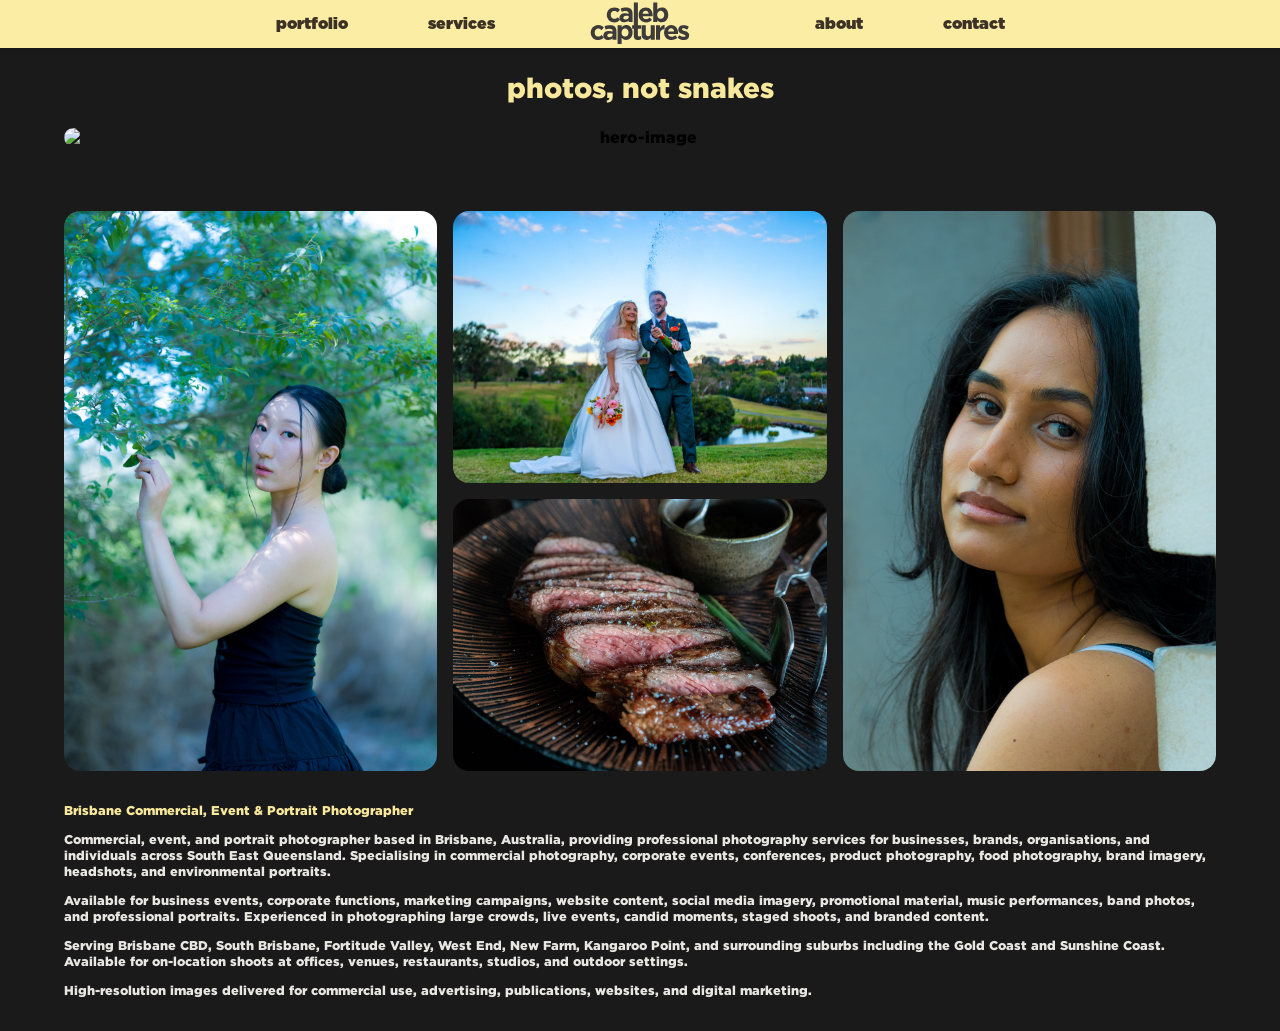
==== index.html @ c92a1bfb "Update Home page" ====
<!DOCTYPE html>

<html lang="en-AU">

    <head>
        <meta charset="UTF-8">
        <meta name="viewport" content="width=device-width, initial-scale=1.0">
        <title>Caleb Captures - Home</title>
        <link rel="icon" type="image/x-icon" href="/images/favicon.svg">

        <link rel="stylesheet" type="text/css" href="css/styles.css">
        <link rel="stylesheet" type="text/css" href="css/home.css">

        <link rel="preload" href="images/home/hero.jpg" as="image">
    </head>

    <body>
        <nav id="navigation-bar" role="navigation">
            <div id="navigation-bar-outer">
                <div id="mobile-navigation-bar">
                    <a id="home-button" href="">
                        <img src="images/navigation/caleb_captures.svg" class="home-image" alt="Home Button">
                    </a>

                    <button id="mobile-menu-item-button" onclick="toggleNavigationMenu()">
                        <img id="menu-button" src="images/navigation/menu.svg" alt="Menu Button"/>
                    </button>
                </div>

                <div id="navigation-bar-content">
                    <ul class="navigation-list">
                        <li><a href="portfolio/">portfolio</a></li>
                        <li><a href="services/">services</a></li>

                        <li><a href="about/">about</a></li>
                        <li><a href="contact/">contact</a></li>
                    </ul>
                </div>
            </div>
        </nav>

        <section id="hero">
            <div>
                <h1>photos, not snakes</h1>
            </div>

            <div>
                <img id="hero-image" src="images/home/hero.jpg" alt="hero-image">
            </div>
        </section>

        <section id="featured-works">
            <div id="featured-works-container">
                <div class="featured-work-container">
                    <img src="images/home/portrait_1.jpg" alt="portrait photo 1" class="featured-work">
                </div>

                <div id="landscape-featured-works-container" class="featured-work-container">
                    <img src="images/home/landscape_1.jpg" alt="landscape photo 1" class="featured-work">
                    <img src="images/home/landscape_2.jpg" alt="landscape photo 2" class="featured-work">
                </div>

                <div class="featured-work-container">
                    <img src="images/home/portrait_2.jpg" alt="portrait photo 2" class="featured-work">
                </div>
            </div>
        </section>

        <section id="caleb-captures-overview-container">
            <h2>Brisbane Commercial, Event & Portrait Photographer</h2>
            <p>Commercial, event, and portrait photographer based in Brisbane, Australia, providing professional photography services for businesses, brands, organisations, and individuals across South East Queensland. Specialising in commercial photography, corporate events, conferences, product photography, food photography, brand imagery, headshots, and environmental portraits.</p>
            <p>Available for business events, corporate functions, marketing campaigns, website content, social media imagery, promotional material, music performances, band photos, and professional portraits. Experienced in photographing large crowds, live events, candid moments, staged shoots, and branded content.</p>
            <p>Serving Brisbane CBD, South Brisbane, Fortitude Valley, West End, New Farm, Kangaroo Point, and surrounding suburbs including the Gold Coast and Sunshine Coast. Available for on-location shoots at offices, venues, restaurants, studios, and outdoor settings.</p>
            <p>High-resolution images delivered for commercial use, advertising, publications, websites, and digital marketing.</p>
        </section>

        <script src="navigation.js"></script>
    </body>
</html>
---- css/styles.css ----
:root {
    --background-primary: #1A1A1A;
    --background-navigation: #FCEDA5;

    --text-primary: #E8E6E1;
    --text-secondary: #F8E89B;
    --text-tertiary: #F6FFC1;
    --text-on-background-primary: #3D3226;
    --text-navigation-unselected: #3D3226;
    --text-navigation-selected: #1A5F5F;

    --font-size-1: 0.75rem;
    --font-size-2: 1rem;
    --font-size-3: 1.25rem;
}

@font-face {
    font-family: 'Gotham';
    src: url('/fonts/Gotham-Light.woff2') format('woff2');
    font-weight: 200;
    font-style: normal;
}

@font-face {
    font-family: 'Gotham';
    src: url('/fonts/Gotham-Medium.woff2') format('woff2');
    font-weight: 300;
    font-style: normal;
}

@font-face {
    font-family: 'Gotham';
    src: url('/fonts/Gotham-Regular.woff2') format('woff2');
    font-weight: 400;
    font-style: normal;
}

@font-face {
    font-family: 'Gotham';
    src: url('/fonts/Gotham-Bold.woff2') format('woff2');
    font-weight: 700;
    font-style: normal;
}

@font-face {
    font-family: 'Gotham';
    src: url('/fonts/Gotham-Ultra.woff2') format('woff2');
    font-weight: 900;
    font-style: normal;
}

html {
    width: 100%;
    /*margin: 0 auto;*/

    font-family: 'Gotham', -apple-system, BlinkMacSystemFont, 'Segoe UI', Roboto, 'Helvetica Neue', Arial, sans-serif;
    font-size: 1rem;
}

body {
    width: 100%;

    margin: 0;

    background-color: var(--background-primary);
}

.hide {
    display: none;
}

button {
    font-family: 'Gotham', -apple-system, BlinkMacSystemFont, 'Segoe UI', Roboto, 'Helvetica Neue', Arial, sans-serif;
}

nav[role="navigation"] {
    position: sticky;
    top: 0;
    z-index: 9999;

    width: 100%;
    height: 3rem;

    display: flex;
    justify-content: space-between;
    align-items: center;

    font-weight: 800;

    background-color: var(--background-navigation);
    box-shadow: 0 2px 4px rgba(0,0,0,0.1);
}

#navigation-bar.lightbox-active {
    visibility: hidden;
}

#home-button {
    display: inline-flex;
    align-items: center;

    gap: 0.5rem;
}

#home-button img {
    max-width: fit-content;
}

nav div {
    /*width: 100%;*/
    /*height: 100%;*/

    /*padding: 1rem;*/

    /*display: flex;*/

    /*justify-content: space-between;*/
    /*align-items: center;*/
}

#mobile-menu-item-button {
    position: absolute;
    right: 0;
}

#navigation-bar-outer {
    width: 100%;
    height: 100%;

    padding: 1rem;

    display: flex;

    justify-content: space-between;
    align-items: center;
}

#mobile-menu-item-button {
    background: none;
    border: none;
    padding: 0;
    appearance: none;
}

#navigation-bar-content {
    display: none;
}

#navigation-bar-content.menu-showing {
    display: flex;
    flex-direction: column;
}

.navigation-list {
    width: 100%;
    height: 100%;

    padding-inline-start: 0;

    display: flex;
    justify-content: center;
    align-items: center;

    list-style: none;

    gap: 1.5rem;
}

a {
    text-decoration: none;

    color: var(--text-navigation-unselected);
}

nav div ul li a:target {
    text-decoration: none;

    color: var(--text-navigation-selected);
}

section {
    width: 90%;

    margin: 2rem auto;
}

h1, h2, h3, p {
    color: var(--text-primary);

    font-weight: 400;
}

.text-on-background-primary {
   color: var(--text-on-background-primary);
}

.navigation-selected {
    color: var(--text-navigation-selected);
}

#home-button {
    height: 100%;
}

.home-image {
    width: 10rem;
    height: 100%;
}

.hide {
    display: none;
}

/*@media screen and (min-width: 860px) {*/
@media screen and (min-width: 1180px) {
    /* Hide mobile menu button */
    #mobile-menu-item-button {
        display: none;
    }

    /* Main container */
    #navigation-bar-outer {
        display: flex;
        justify-content: space-between;
        align-items: center;
        gap: 2rem;
        max-width: 1400px;
        margin: 0 auto;
        position: relative;
    }

    /* Logo container - centered absolutely */
    #mobile-navigation-bar {
        position: absolute;
        left: 50%;
        transform: translateX(-50%);
        z-index: 10;
    }

    /* Navigation content - full width */
    #navigation-bar-content {
        display: flex !important;
        position: static;
        background: none;
        width: 100%;
        padding: 0;
    }

    /* Navigation list - split layout */
    .navigation-list {
        width: 100%;
        display: flex;
        justify-content: center;
        align-items: center;
        gap: 3rem;
        padding: 0 2rem;
    }

    /* Create space in the middle for the logo */
    .navigation-list li:nth-child(2) {
        margin-right: 120px; /* Adjust this to match your logo width + desired spacing */
    }

    .navigation-list li:nth-child(3) {
        margin-left: 120px; /* Should match the margin-right above */
    }

    /* Make sure logo image doesn't get too small */
    .home-image {
        height: 100%;
        min-width: 150px;
    }

    /* Link hover styling */
    .navigation-list li a {
        transition: color 0.3s ease;
        padding: 0.5rem 1rem;
        display: block;
    }

    .navigation-list li a:hover {
        color: var(--text-navigation-selected);
    }
}

/*@media screen and (max-width: 859px) {*/
@media screen and (max-width: 1179px) {
    section {
        width: 95%;
        margin: 1rem auto;
    }

    .navigation-list {
        font-size: 0.815em;
    }
    #mobile-navigation-bar {
        width: 100%;
        height: 100%;

        padding: 1rem;

        position: relative;
        text-align: center;
    }
    nav[role="navigation"] {
        /*flex-wrap: wrap;*/
        /*justify-content: center;*/
        /*padding: 1rem;*/
        /*gap: 0.5rem;*/
    }

    .home-image {
        height: 150%;
    }

    #navigation-bar-content {
        position: absolute;
        top: 95%;
        background: var(--background-navigation);
        padding: 0;
        width: 100%;
        left: 0;
    }
}
---- css/home.css ----
h1 {
    font-size: 1.75em;

    color: var(--text-secondary);
}

h2 {
    font-size: 1.25em;

    color: var(--text-secondary);
}

#caleb-captures-overview-container :is(h2, p) {
    font-size: 0.8em;

}

#hero {
    width: 90%;
    margin: 0 auto;
}

#hero div {
    width: 100%;

    text-align: center;
}

#hero-image {
    max-width: 100%;
    max-height: 700px;

    width: 100%;
    height: auto;

    display: block;

    object-fit: cover;
    border-radius: 1rem;
}

#featured-works-container {
    width: 100%;
}

#landscape-featured-works-container {
    display: flex;
    flex-direction: column;

    justify-content: space-between;

    gap: 1rem;
}

#featured-works-container div img {
    width: 100%;

    border-radius: 1rem;
}

.featured-work-container {
    flex: 1;
}

.featured-work {
    max-width: 100%;

    width: 100%;
    height: auto;

    display: block;

    object-fit: cover;

    flex: 1;
}

@media screen and (min-width: 860px) {
    #featured-works-container {
        display: flex;
        margin-top: 4rem;
        gap: 1rem;
    }
}

@media screen and (max-width: 859px) {
    #hero {
        width: 100%;
    }

    #hero-image {
        border-radius: unset;
    }

    #featured-works-container div {
        margin-bottom: 1rem;
    }

    h1 {
        font-size: 1em;
    }

    h2 {
        font-size: 0.75em;
    }
}
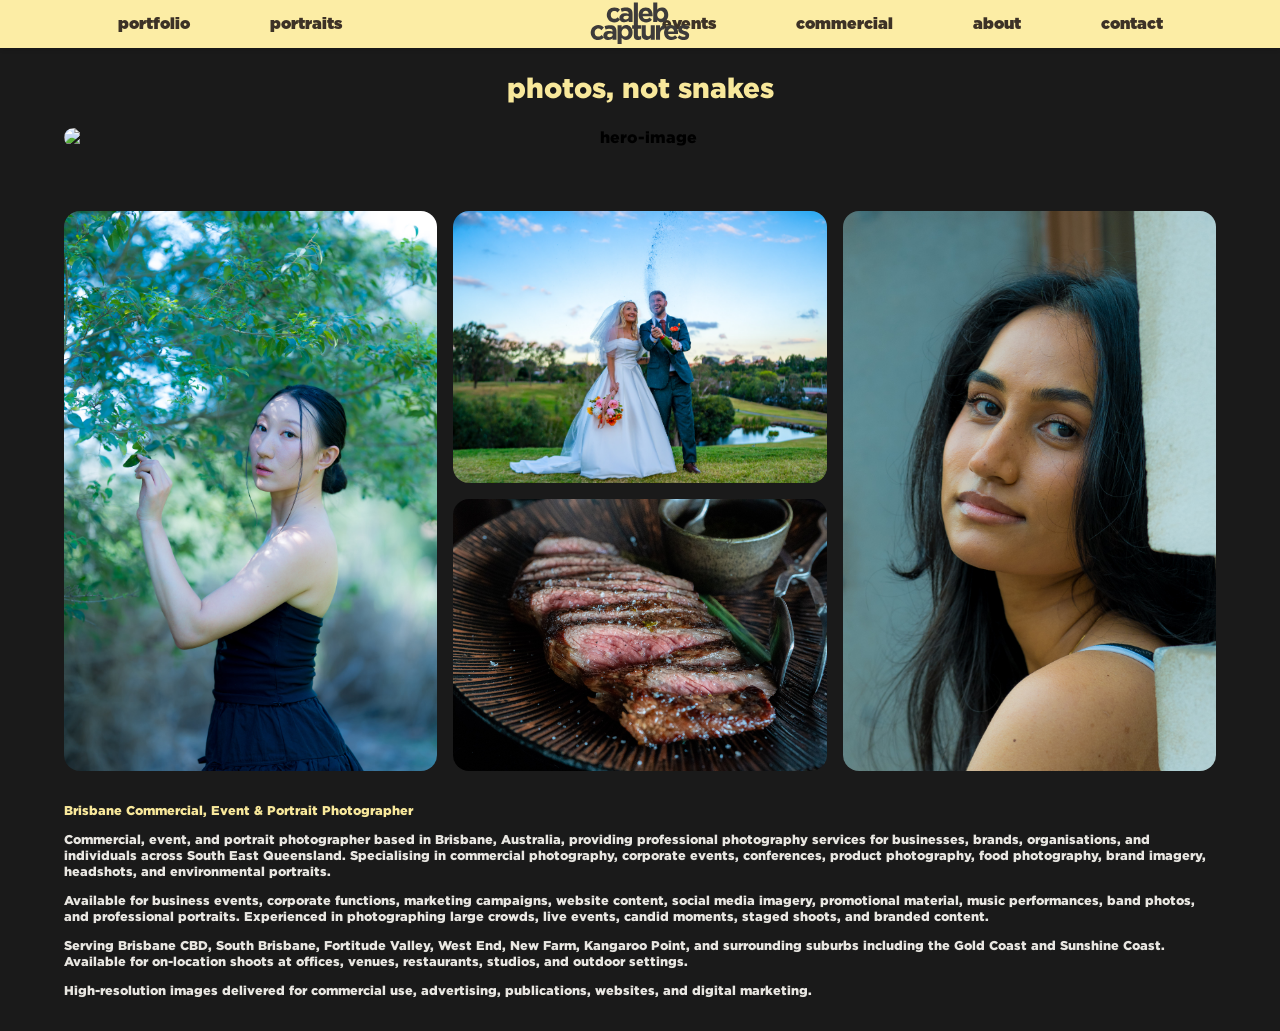
==== commit 99e2c275: "Split services into dedicated Portraits, Events, Commercial pages - Replace single 'services' nav li" ====
--- a/index.html
+++ b/index.html
@@ -7,6 +7,16 @@
         <meta name="viewport" content="width=device-width, initial-scale=1.0">
         <title>Caleb Captures - Home</title>
         <link rel="icon" type="image/x-icon" href="/images/favicon.svg">
+
+         <!-- Open Graph Meta Tags for Social Media Preview -->
+         <meta property="og:title" content="Caleb Captures">
+         <meta property="og:description" content="Professional photography services based in Brisbane, Australia.">
+         <meta property="og:type" content="website">
+         <meta property="og:url" content="https://calebcaptures.au/">
+      <meta property="og:image" content="https://calebcaptures.au/images/navigation/caleb_captures.svg">
+         <meta property="og:image:width" content="1200">
+         <meta property="og:image:height" content="630">
+         <meta property="og:site_name" content="Caleb Captures">
 
         <link rel="stylesheet" type="text/css" href="css/styles.css">
         <link rel="stylesheet" type="text/css" href="css/home.css">
@@ -30,7 +40,9 @@
                 <div id="navigation-bar-content">
                     <ul class="navigation-list">
                         <li><a href="portfolio/">portfolio</a></li>
-                        <li><a href="services/">services</a></li>
+                        <li><a href="portraits/">portraits</a></li>
+                        <li><a href="events/">events</a></li>
+                        <li><a href="commercial/">commercial</a></li>
 
                         <li><a href="about/">about</a></li>
                         <li><a href="contact/">contact</a></li>
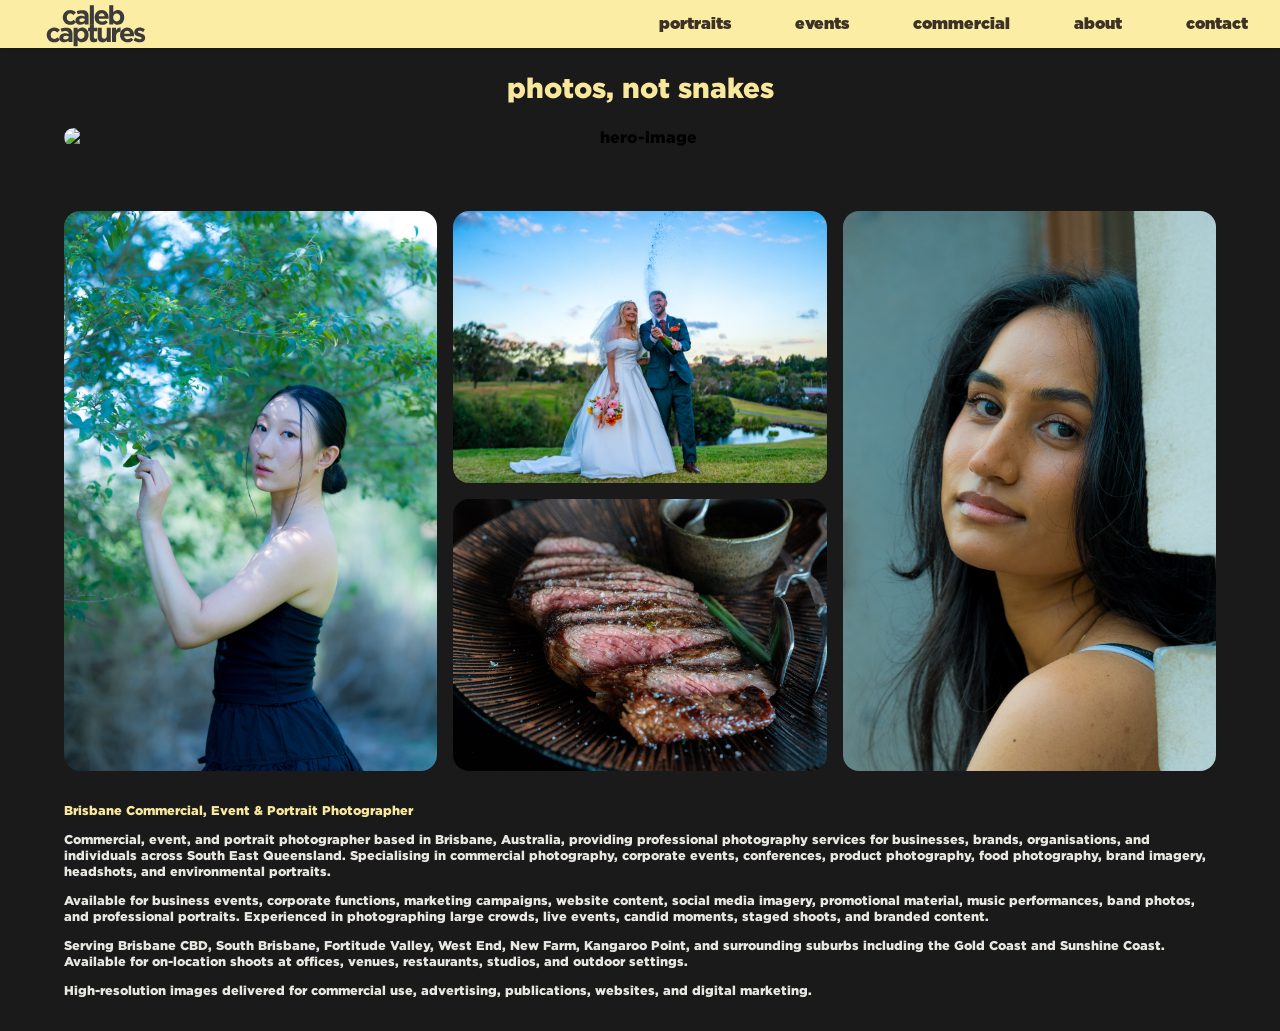
==== commit f1f068f7: "Move logo to the left of the nav; remove portfolio from nav - Logo now sits flush left, nav links ri" ====
--- a/index.html
+++ b/index.html
@@ -39,7 +39,6 @@
 
                 <div id="navigation-bar-content">
                     <ul class="navigation-list">
-                        <li><a href="portfolio/">portfolio</a></li>
                         <li><a href="portraits/">portraits</a></li>
                         <li><a href="events/">events</a></li>
                         <li><a href="commercial/">commercial</a></li>
--- a/css/styles.css
+++ b/css/styles.css
@@ -229,40 +229,29 @@
         position: relative;
     }
 
-    /* Logo container - centered absolutely */
+    /* Logo sits on the far left, in normal flow */
     #mobile-navigation-bar {
-        position: absolute;
-        left: 50%;
-        transform: translateX(-50%);
-        z-index: 10;
-    }
-
-    /* Navigation content - full width */
+        display: flex;
+        align-items: center;
+    }
+
+    /* Navigation content - takes remaining space, links pushed right */
     #navigation-bar-content {
         display: flex !important;
         position: static;
         background: none;
-        width: 100%;
+        width: auto;
         padding: 0;
     }
 
-    /* Navigation list - split layout */
+    /* Navigation list - right-aligned */
     .navigation-list {
-        width: 100%;
+        width: auto;
         display: flex;
-        justify-content: center;
+        justify-content: flex-end;
         align-items: center;
-        gap: 3rem;
-        padding: 0 2rem;
-    }
-
-    /* Create space in the middle for the logo */
-    .navigation-list li:nth-child(2) {
-        margin-right: 120px; /* Adjust this to match your logo width + desired spacing */
-    }
-
-    .navigation-list li:nth-child(3) {
-        margin-left: 120px; /* Should match the margin-right above */
+        gap: 2rem;
+        padding: 0;
     }
 
     /* Make sure logo image doesn't get too small */
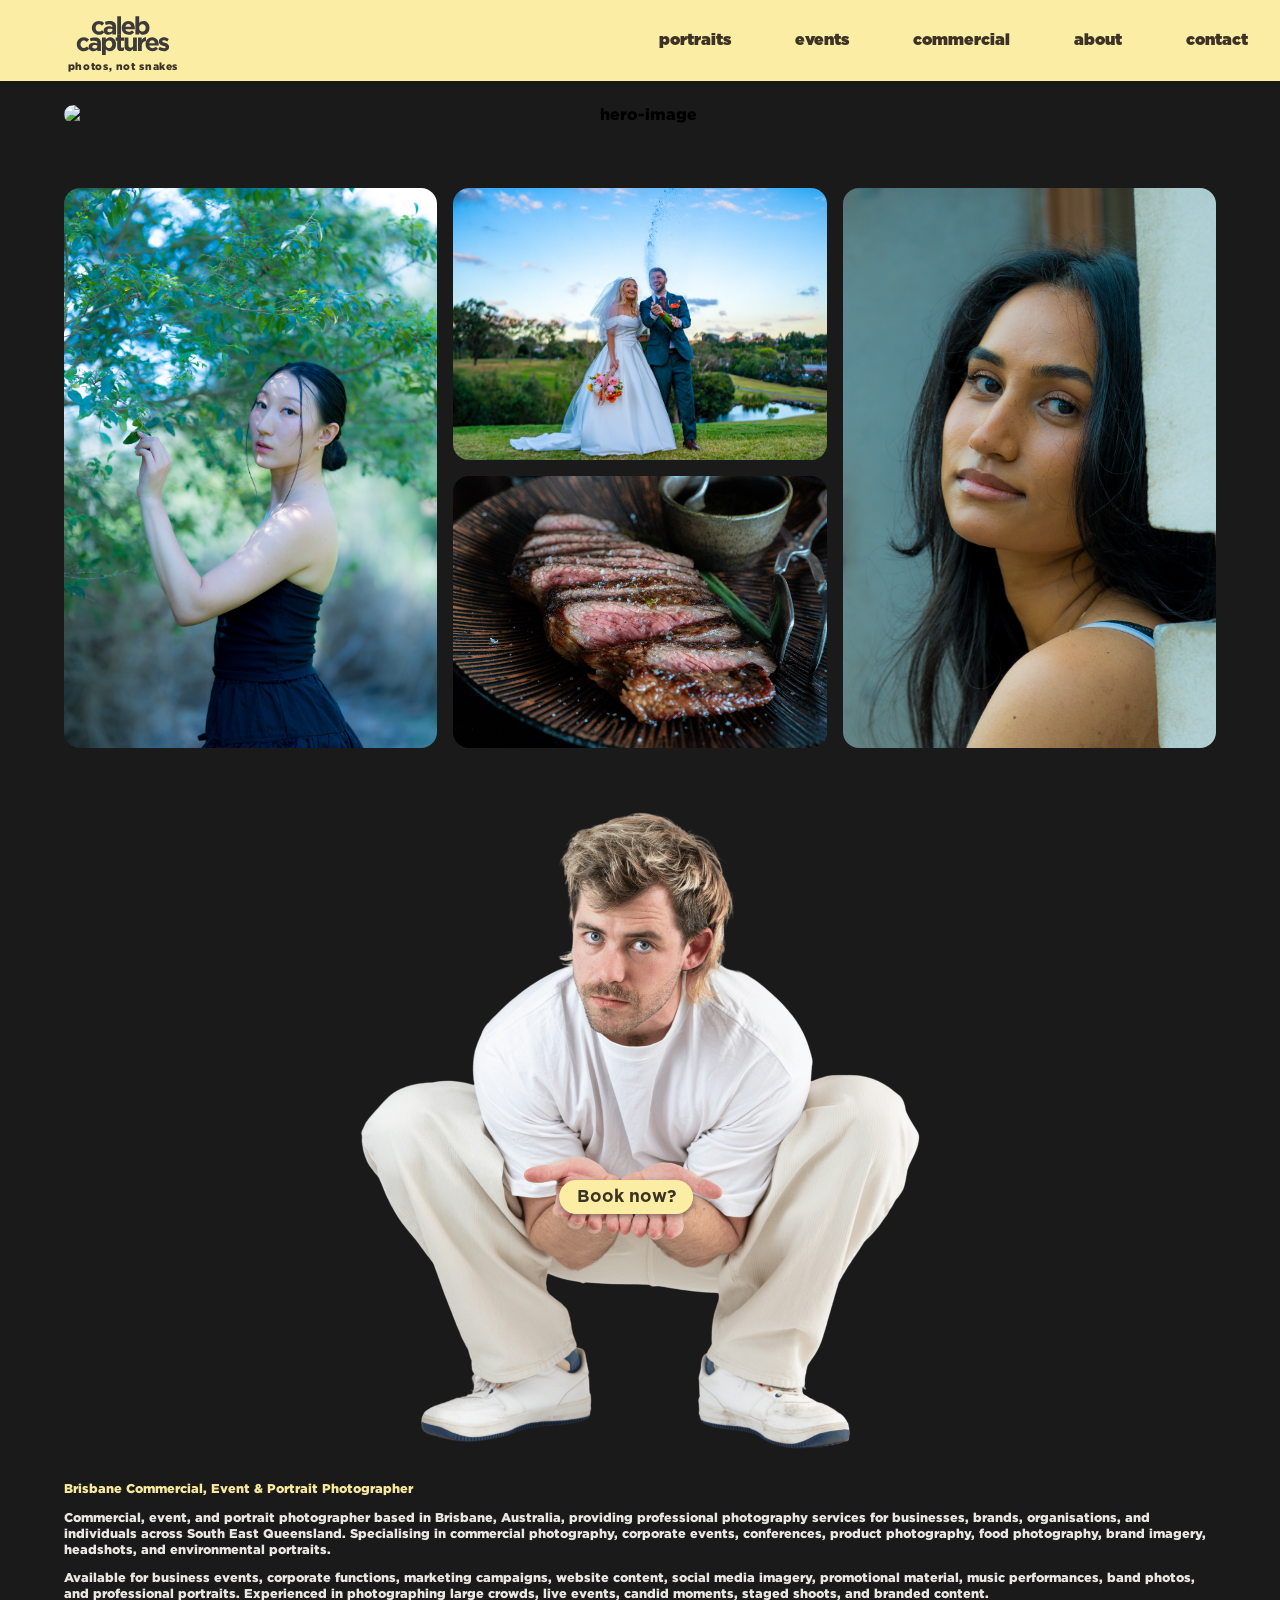
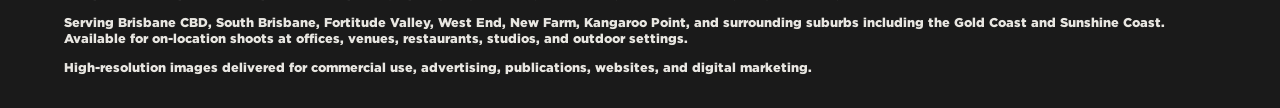
==== commit 0a5c8d1f: "Home: tagline under logo, crouching photo + Book now pill; About: tighter crop and layout; Contact: " ====
--- a/index.html
+++ b/index.html
@@ -25,11 +25,12 @@
     </head>
 
     <body>
-        <nav id="navigation-bar" role="navigation">
+        <nav id="navigation-bar" role="navigation" class="has-tagline">
             <div id="navigation-bar-outer">
                 <div id="mobile-navigation-bar">
                     <a id="home-button" href="">
                         <img src="images/navigation/caleb_captures.svg" class="home-image" alt="Home Button">
+                        <span class="nav-tagline">photos, not snakes</span>
                     </a>
 
                     <button id="mobile-menu-item-button" onclick="toggleNavigationMenu()">
@@ -52,10 +53,6 @@
 
         <section id="hero">
             <div>
-                <h1>photos, not snakes</h1>
-            </div>
-
-            <div>
                 <img id="hero-image" src="images/home/hero.jpg" alt="hero-image">
             </div>
         </section>
@@ -77,6 +74,13 @@
             </div>
         </section>
 
+        <section id="book-now">
+            <div class="book-now-figure">
+                <img src="images/home/caleb-crouch.png" alt="Caleb crouching with open hands" loading="lazy">
+                <a href="contact/" class="book-pill">Book now?</a>
+            </div>
+        </section>
+
         <section id="caleb-captures-overview-container">
             <h2>Brisbane Commercial, Event & Portrait Photographer</h2>
             <p>Commercial, event, and portrait photographer based in Brisbane, Australia, providing professional photography services for businesses, brands, organisations, and individuals across South East Queensland. Specialising in commercial photography, corporate events, conferences, product photography, food photography, brand imagery, headshots, and environmental portraits.</p>
--- a/css/styles.css
+++ b/css/styles.css
@@ -227,6 +227,7 @@
         max-width: 1400px;
         margin: 0 auto;
         position: relative;
+        padding-left: 3rem;
     }
 
     /* Logo sits on the far left, in normal flow */
--- a/css/home.css
+++ b/css/home.css
@@ -105,3 +105,106 @@
     }
 }
 
+
+/* Tagline sits under the logo in the nav (home page).
+   The logo SVG has built-in transparent padding, so trim it with negative margins. */
+nav[role="navigation"].has-tagline {
+    height: auto;
+    min-height: 3rem;
+}
+
+.has-tagline #navigation-bar-outer {
+    height: auto;
+    padding-top: 0.4rem;
+    padding-bottom: 0.4rem;
+}
+
+.has-tagline #mobile-navigation-bar {
+    display: flex;
+    justify-content: center;
+    align-items: center;
+    padding-top: 0.2rem;
+    padding-bottom: 0.2rem;
+}
+
+.has-tagline #home-button {
+    flex-direction: column;
+    align-items: center;
+    gap: 0;
+    height: auto;
+}
+
+.has-tagline .home-image {
+    width: 150px;
+    height: auto;
+    min-width: 0;
+    margin: -20px 0 -17px;
+}
+
+.nav-tagline {
+    font-size: 0.65rem;
+    font-weight: 500;
+    letter-spacing: 0.06em;
+    line-height: 1;
+    color: var(--text-on-background-primary);
+    position: relative;
+}
+
+#hero {
+    margin-top: 1.5rem;
+}
+
+/* Crouching photo + "Book now?" pill */
+#book-now {
+    width: 90%;
+    margin: 4rem auto 2rem;
+    display: flex;
+    justify-content: center;
+}
+
+.book-now-figure {
+    position: relative;
+    width: min(100%, 560px);
+    container-type: inline-size;
+}
+
+.book-now-figure img {
+    width: 100%;
+    height: auto;
+    display: block;
+}
+
+.book-pill {
+    position: absolute;
+    left: 47.5%;
+    top: 60.5%;
+    transform: translate(-50%, -50%);
+    padding: 0.4em 1em;
+    border-radius: 999px;
+    background-color: var(--background-navigation);
+    color: var(--text-on-background-primary);
+    font-size: 3.1cqw;
+    font-weight: 700;
+    white-space: nowrap;
+    box-shadow: 0 0.4cqw 1cqw rgba(0, 0, 0, 0.4);
+    transition: background-color 0.2s ease, transform 0.2s ease;
+}
+
+.book-pill:hover {
+    background-color: var(--text-secondary);
+    transform: translate(-50%, -54%);
+}
+
+@media screen and (max-width: 859px) {
+    #hero {
+        margin-top: 0;
+    }
+
+    #book-now {
+        margin-top: 2.5rem;
+    }
+
+    .book-now-figure {
+        width: min(88%, 420px);
+    }
+}
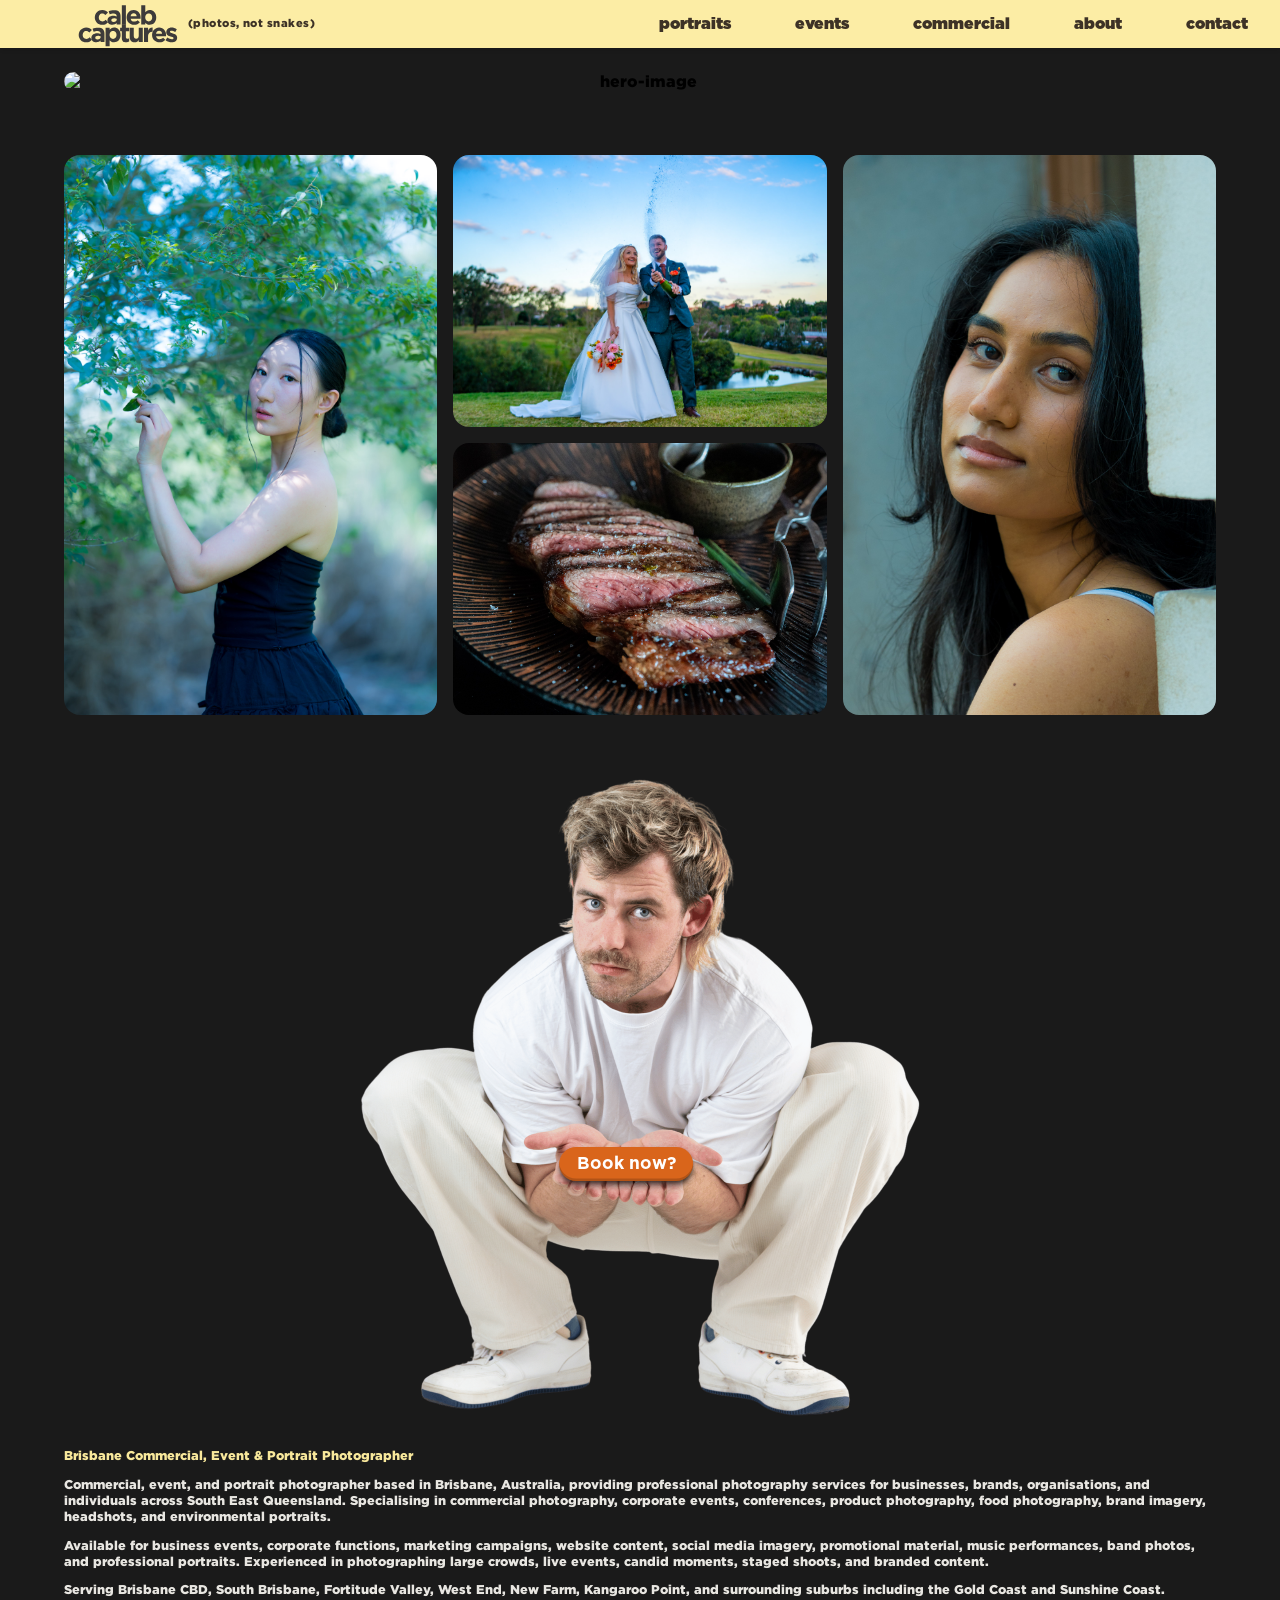
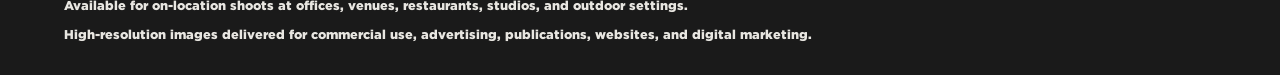
==== commit 52586da8: "Orange Book now pill; inline bracketed tagline; align contact headings - Pill: autumn orange (#D9651" ====
--- a/index.html
+++ b/index.html
@@ -25,12 +25,12 @@
     </head>
 
     <body>
-        <nav id="navigation-bar" role="navigation" class="has-tagline">
+        <nav id="navigation-bar" role="navigation">
             <div id="navigation-bar-outer">
                 <div id="mobile-navigation-bar">
                     <a id="home-button" href="">
                         <img src="images/navigation/caleb_captures.svg" class="home-image" alt="Home Button">
-                        <span class="nav-tagline">photos, not snakes</span>
+                        <span class="nav-tagline">(photos, not snakes)</span>
                     </a>
 
                     <button id="mobile-menu-item-button" onclick="toggleNavigationMenu()">
--- a/css/home.css
+++ b/css/home.css
@@ -106,48 +106,16 @@
 }
 
 
-/* Tagline sits under the logo in the nav (home page).
-   The logo SVG has built-in transparent padding, so trim it with negative margins. */
-nav[role="navigation"].has-tagline {
-    height: auto;
-    min-height: 3rem;
-}
-
-.has-tagline #navigation-bar-outer {
-    height: auto;
-    padding-top: 0.4rem;
-    padding-bottom: 0.4rem;
-}
-
-.has-tagline #mobile-navigation-bar {
-    display: flex;
-    justify-content: center;
-    align-items: center;
-    padding-top: 0.2rem;
-    padding-bottom: 0.2rem;
-}
-
-.has-tagline #home-button {
-    flex-direction: column;
-    align-items: center;
-    gap: 0;
-    height: auto;
-}
-
-.has-tagline .home-image {
-    width: 150px;
-    height: auto;
-    min-width: 0;
-    margin: -20px 0 -17px;
-}
-
+/* Tagline in brackets, to the right of the logo (keeps the nav at its normal height).
+   The logo SVG has transparent padding on its right, so pull the tagline in with a negative margin. */
 .nav-tagline {
-    font-size: 0.65rem;
+    margin-left: -1.75rem;
+    font-size: 0.7rem;
     font-weight: 500;
-    letter-spacing: 0.06em;
+    letter-spacing: 0.04em;
     line-height: 1;
+    white-space: nowrap;
     color: var(--text-on-background-primary);
-    position: relative;
 }
 
 #hero {
@@ -181,17 +149,20 @@
     transform: translate(-50%, -50%);
     padding: 0.4em 1em;
     border-radius: 999px;
-    background-color: var(--background-navigation);
-    color: var(--text-on-background-primary);
+    background-color: #D9651B;
+    color: #FFFFFF;
     font-size: 3.1cqw;
     font-weight: 700;
     white-space: nowrap;
-    box-shadow: 0 0.4cqw 1cqw rgba(0, 0, 0, 0.4);
+    box-shadow:
+        inset 0 -0.45cqw 0 rgba(0, 0, 0, 0.18),
+        0 1.1cqw 1.2cqw -0.3cqw rgba(0, 0, 0, 0.6),
+        0 0.3cqw 0.6cqw rgba(0, 0, 0, 0.3);
     transition: background-color 0.2s ease, transform 0.2s ease;
 }
 
 .book-pill:hover {
-    background-color: var(--text-secondary);
+    background-color: #E67A2E;
     transform: translate(-50%, -54%);
 }
 
@@ -208,3 +179,12 @@
         width: min(88%, 420px);
     }
 }
+
+/* Very small phones: keep the tagline clear of the menu icon */
+@media screen and (max-width: 350px) {
+    .nav-tagline {
+        font-size: 0.58rem;
+        letter-spacing: 0.02em;
+        margin-left: -2rem;
+    }
+}
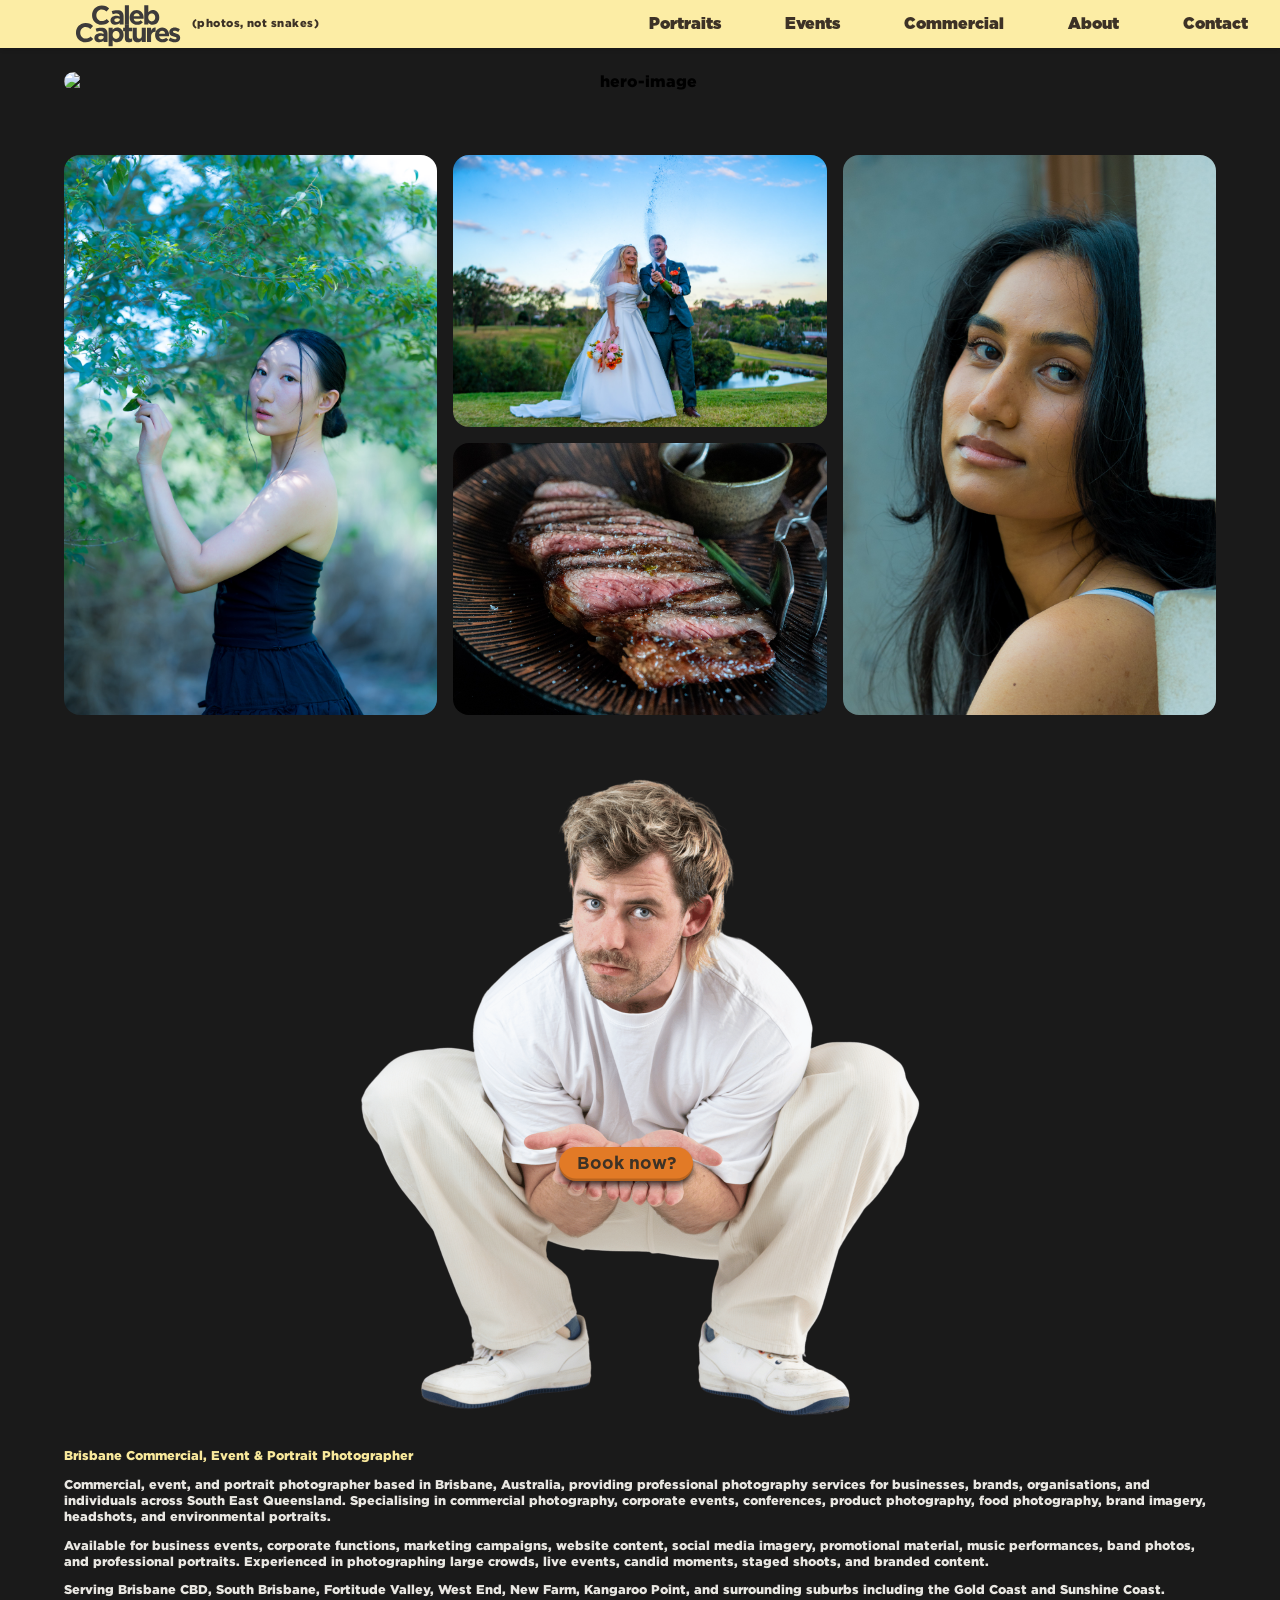
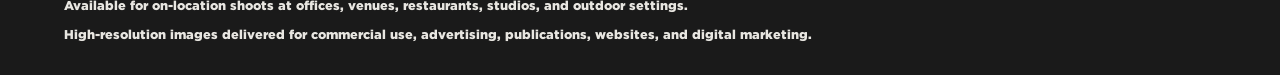
==== commit 26ac9240: "Events copy/CTA/testimonial, grouped lightbox, logo spacing, stacked mobile tagline - Events: 'Got a" ====
--- a/index.html
+++ b/index.html
@@ -25,7 +25,7 @@
     </head>
 
     <body>
-        <nav id="navigation-bar" role="navigation">
+        <nav id="navigation-bar" role="navigation" class="has-tagline">
             <div id="navigation-bar-outer">
                 <div id="mobile-navigation-bar">
                     <a id="home-button" href="">
--- a/css/styles.css
+++ b/css/styles.css
@@ -311,4 +311,8 @@
         width: 100%;
         left: 0;
     }
-}+}
+/* Capitalise nav links (tagline is a separate element and is unaffected) */
+.navigation-list li a {
+    text-transform: capitalize;
+}
--- a/css/home.css
+++ b/css/home.css
@@ -109,7 +109,7 @@
 /* Tagline in brackets, to the right of the logo (keeps the nav at its normal height).
    The logo SVG has transparent padding on its right, so pull the tagline in with a negative margin. */
 .nav-tagline {
-    margin-left: -1.75rem;
+    margin-left: -1.5rem;
     font-size: 0.7rem;
     font-weight: 500;
     letter-spacing: 0.04em;
@@ -149,8 +149,8 @@
     transform: translate(-50%, -50%);
     padding: 0.4em 1em;
     border-radius: 999px;
-    background-color: #D9651B;
-    color: #FFFFFF;
+    background-color: #E27A26;
+    color: var(--text-on-background-primary);
     font-size: 3.1cqw;
     font-weight: 700;
     white-space: nowrap;
@@ -162,7 +162,7 @@
 }
 
 .book-pill:hover {
-    background-color: #E67A2E;
+    background-color: #EC8E3F;
     transform: translate(-50%, -54%);
 }
 
@@ -180,11 +180,45 @@
     }
 }
 
-/* Very small phones: keep the tagline clear of the menu icon */
-@media screen and (max-width: 350px) {
+/* Mobile / tablet nav (hamburger menu): tagline sits underneath the logo instead of beside it.
+   The logo SVG has transparent padding, so trim it with negative margins. */
+@media screen and (max-width: 1179px) {
+    nav[role="navigation"].has-tagline {
+        height: auto;
+        min-height: 3rem;
+    }
+
+    .has-tagline #navigation-bar-outer {
+        height: auto;
+        padding-top: 0.4rem;
+        padding-bottom: 0.4rem;
+    }
+
+    .has-tagline #mobile-navigation-bar {
+        display: flex;
+        justify-content: center;
+        align-items: center;
+        padding-top: 0.2rem;
+        padding-bottom: 0.2rem;
+    }
+
+    .has-tagline #home-button {
+        flex-direction: column;
+        align-items: center;
+        gap: 0;
+        height: auto;
+    }
+
+    .has-tagline .home-image {
+        width: 150px;
+        height: auto;
+        min-width: 0;
+        margin: -20px 0 -17px;
+    }
+
     .nav-tagline {
-        font-size: 0.58rem;
-        letter-spacing: 0.02em;
-        margin-left: -2rem;
-    }
-}
+        margin-left: 0;
+        font-size: 0.65rem;
+        letter-spacing: 0.06em;
+    }
+}
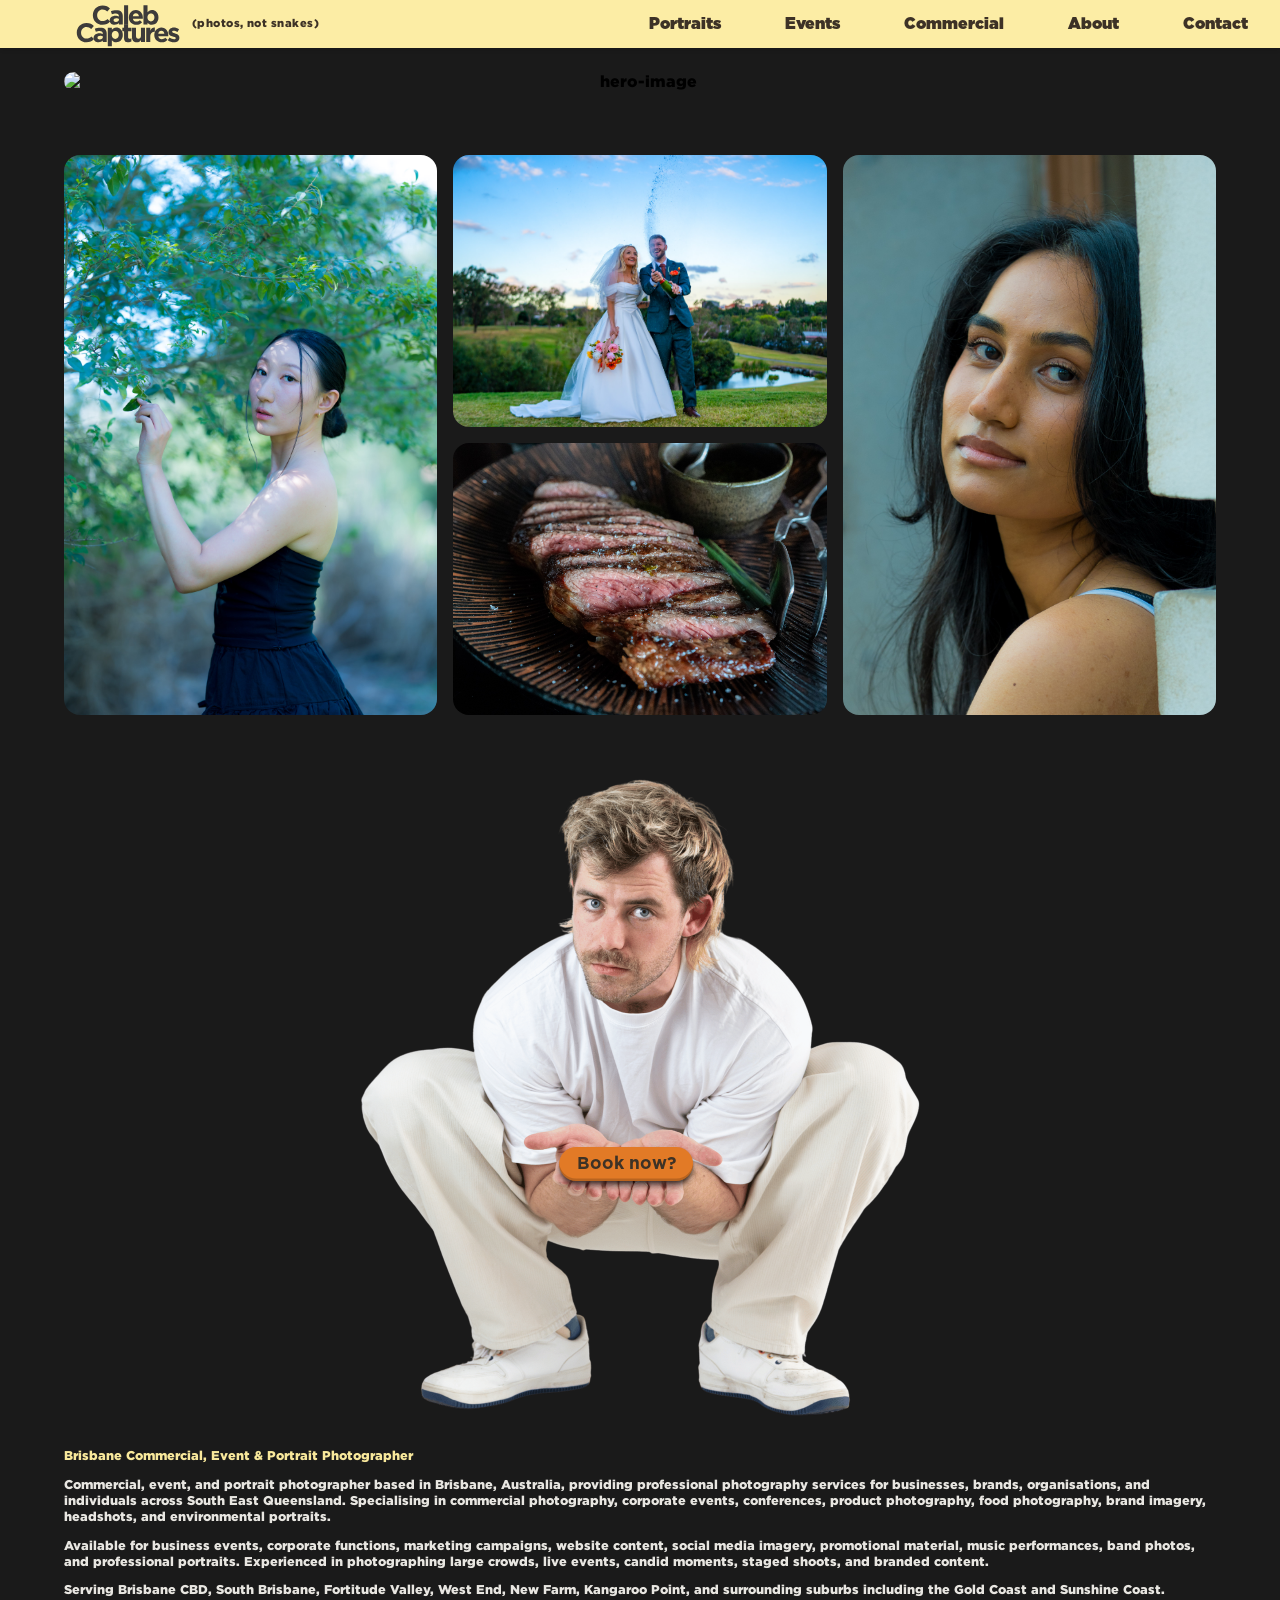
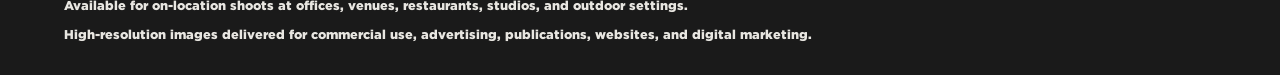
==== commit faadb851: "Logo cache-bust, Comedy Cellar testimonial on Commercial, stronger Commercial hero title - Logo SVG " ====
--- a/index.html
+++ b/index.html
@@ -13,7 +13,7 @@
          <meta property="og:description" content="Professional photography services based in Brisbane, Australia.">
          <meta property="og:type" content="website">
          <meta property="og:url" content="https://calebcaptures.au/">
-      <meta property="og:image" content="https://calebcaptures.au/images/navigation/caleb_captures.svg">
+      <meta property="og:image" content="https://calebcaptures.au/images/navigation/caleb-captures-logo.svg">
          <meta property="og:image:width" content="1200">
          <meta property="og:image:height" content="630">
          <meta property="og:site_name" content="Caleb Captures">
@@ -29,7 +29,7 @@
             <div id="navigation-bar-outer">
                 <div id="mobile-navigation-bar">
                     <a id="home-button" href="">
-                        <img src="images/navigation/caleb_captures.svg" class="home-image" alt="Home Button">
+                        <img src="images/navigation/caleb-captures-logo.svg" class="home-image" alt="Home Button">
                         <span class="nav-tagline">(photos, not snakes)</span>
                     </a>
 
